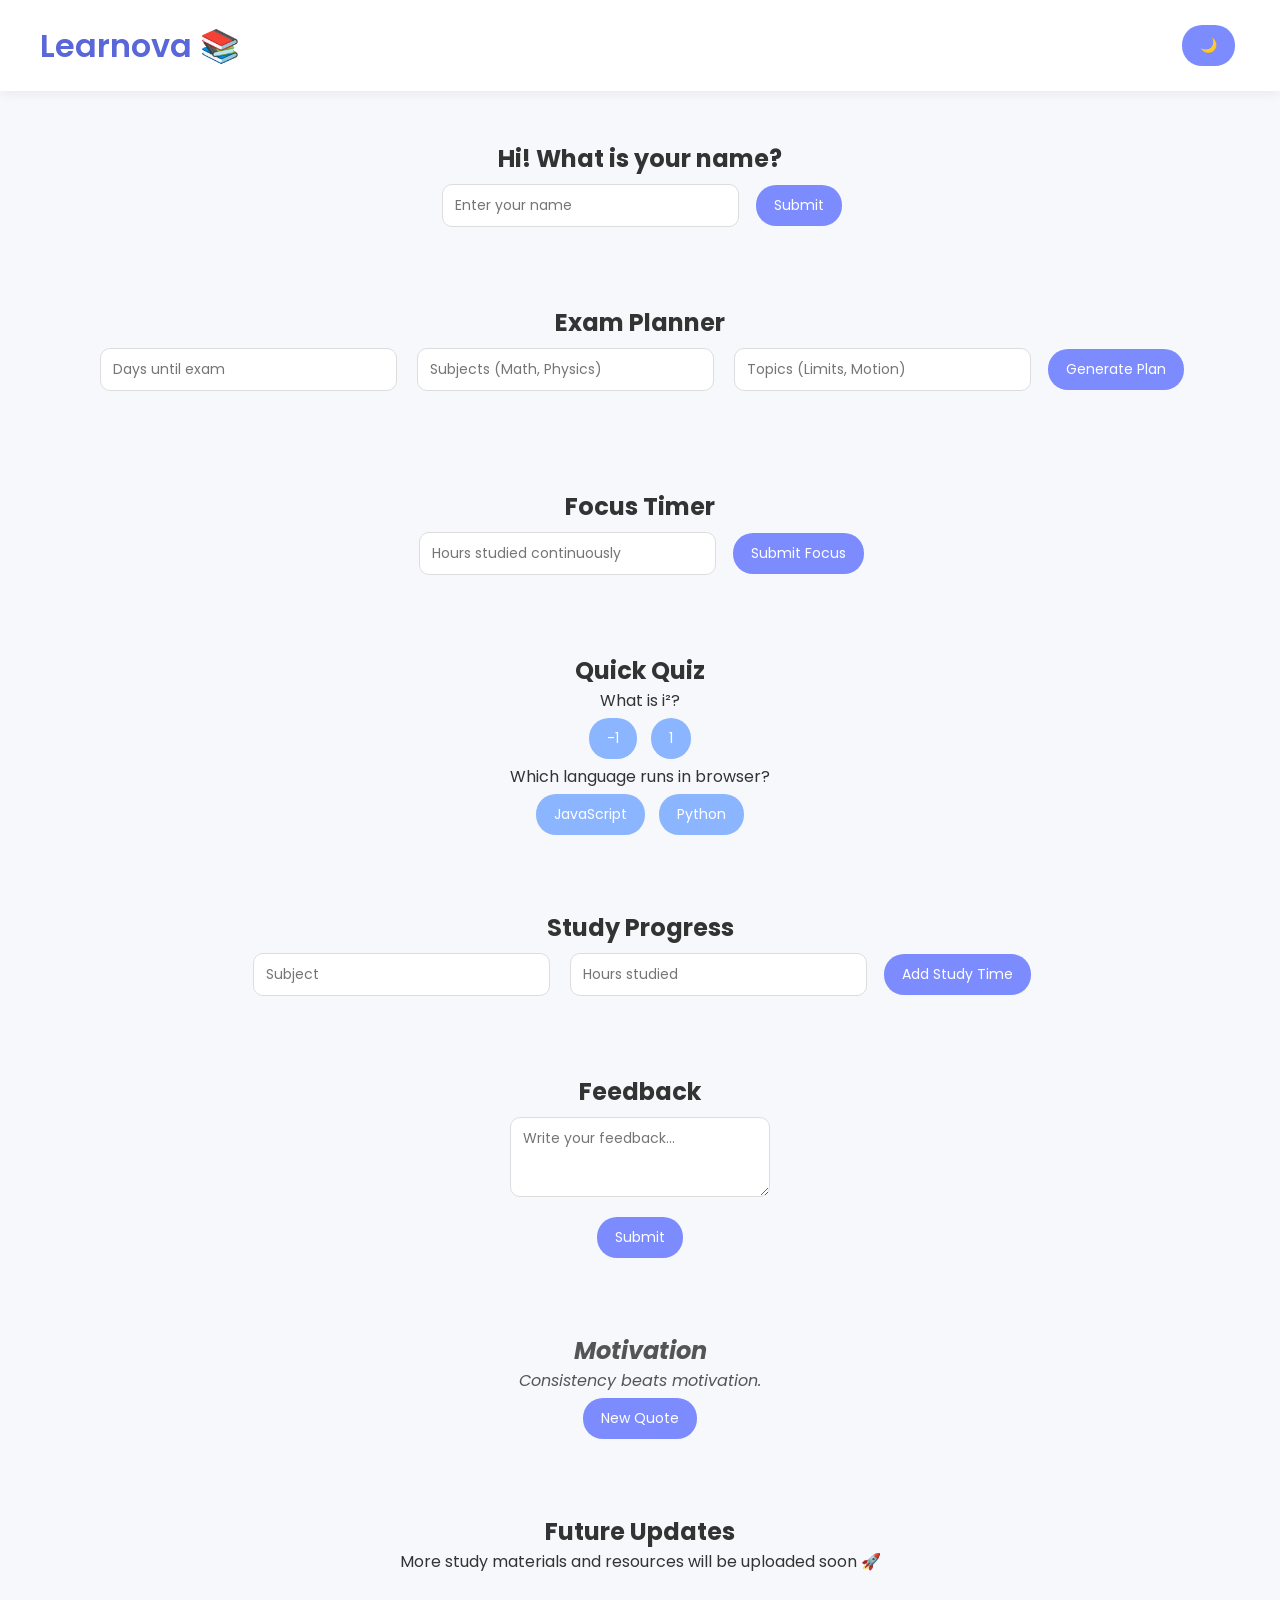
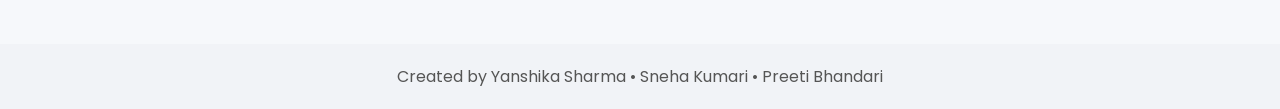
==== index.html @ d9ddeb50 "learnova This is learnova, the smart AI study planner app." ====
<!DOCTYPE html>
<html lang="en">
<head>
<meta charset="UTF-8">
<title>Learnova</title>
<link href="https://fonts.googleapis.com/css2?family=Poppins:wght@300;400;600&display=swap" rel="stylesheet">
<style>
*{margin:0;padding:0;box-sizing:border-box;font-family:'Poppins',sans-serif;}
body{background:#f6f8fb;color:#333;text-align:center;transition:0.5s;}
body.dark{background:#121212;color:#eee;}
header{display:flex;justify-content:space-between;align-items:center;padding:20px 40px;background:white;box-shadow:0 4px 10px rgba(0,0,0,0.05);}
body.dark header{background:#1e1e1e;}
header h1{color:#5a67d8;font-weight:600;}
section{margin-top:30px;padding:20px;}
input,textarea{padding:10px 12px;border-radius:10px;border:1px solid #ddd;margin:8px;font-size:14px;outline:none;}
input:focus{border-color:#7c8cff;}
button{padding:10px 18px;border:none;border-radius:20px;background:#7c8cff;color:white;font-size:14px;cursor:pointer;transition:all 0.3s ease;margin:5px;}
button:hover{background:#5a6de0;transform:translateY(-2px);box-shadow:0 6px 12px rgba(0,0,0,0.1);}
#calendar{display:grid;grid-template-columns:repeat(7,1fr);gap:15px;margin-top:20px;}
.card{background:white;padding:15px;border-radius:15px;box-shadow:0 6px 15px rgba(0,0,0,0.07);transition:0.3s;cursor:grab;min-height:100px;}
body.dark .card{background:#2c2c2c;color:white;}
.card:hover{transform:translateY(-5px);}
.quiz button{background:#8bb6ff;}
.quiz button:hover{background:#6a9df5;}
.bar{background:#eee;height:10px;width:220px;border-radius:10px;margin:10px auto;}
.fill{background:#7c8cff;height:10px;border-radius:10px;}
.feedback textarea{width:260px;height:80px;}
.feedbackItem{background:white;padding:10px;margin:10px auto;width:300px;border-radius:10px;box-shadow:0 4px 10px rgba(0,0,0,0.05);}
body.dark .feedbackItem{background:#2c2c2c;color:white;}
.quote{font-style:italic;color:#555;}
footer{margin-top:50px;padding:20px;background:#f1f3f7;color:#555;}
body.dark footer{background:#1e1e1e;color:#ccc;}
</style>
</head>
<body>

<header>
<h1>Learnova 📚</h1>
<button id="darkBtn">🌙</button>
</header>

<section class="greeting">
<h2>Hi! What is your name?</h2>
<input type="text" id="userName" placeholder="Enter your name">
<button onclick="submitName()">Submit</button>
<p id="welcomeMsg"></p>
</section>

<section class="planner">
<h2>Exam Planner</h2>
<input type="number" id="days" placeholder="Days until exam">
<input type="text" id="subjects" placeholder="Subjects (Math, Physics)">
<input type="text" id="topics" placeholder="Topics (Limits, Motion)">
<button onclick="generatePlan()">Generate Plan</button>
<div id="calendar"></div>
</section>

<section class="focus">
<h2>Focus Timer</h2>
<input type="number" id="focusHours" placeholder="Hours studied continuously">
<button onclick="focusSession()">Submit Focus</button>
<p id="focusSuggestion"></p>
</section>

<section class="quiz">
<h2>Quick Quiz</h2>
<p>What is i²?</p>
<button onclick="answerQuiz('-1')">-1</button>
<button onclick="answerQuiz('1')">1</button>
<p id="quizResult"></p>

<p>Which language runs in browser?</p>
<button onclick="answerQuiz2('JavaScript')">JavaScript</button>
<button onclick="answerQuiz2('Python')">Python</button>
<p id="quizResult2"></p>
</section>

<section class="progress">
<h2>Study Progress</h2>
<input type="text" id="subjectName" placeholder="Subject">
<input type="number" id="hours" placeholder="Hours studied">
<button onclick="addProgress()">Add Study Time</button>
<div id="progressOutput"></div>
</section>

<section class="feedback">
<h2>Feedback</h2>
<textarea id="feedbackBox" placeholder="Write your feedback..."></textarea><br>
<button onclick="sendFeedback()">Submit</button>
<div id="feedbackList"></div>
</section>

<section class="quote">
<h2>Motivation</h2>
<p id="quoteText"></p>
<button onclick="newQuote()">New Quote</button>
</section>

<section class="future">
<h2>Future Updates</h2>
<p>More study materials and resources will be uploaded soon 🚀</p>
</section>

<footer>
<p>Created by Yanshika Sharma • Sneha Kumari • Preeti Bhandari</p>
</footer>

<script>
// Dark Mode
const darkBtn=document.getElementById("darkBtn");
darkBtn.addEventListener("click",()=>{
document.body.classList.toggle("dark");
darkBtn.textContent=document.body.classList.contains("dark")?"🌞":"🌙";
});

// Greeting
function submitName(){
let name=document.getElementById("userName").value;
if(name) document.getElementById("welcomeMsg").textContent=`Hi ${name}! Welcome to Learnova 📚`;
else alert("Please enter your name!");
}

// Planner with drag & drop
let dragged=null;
function generatePlan(){
let days=parseInt(document.getElementById("days").value);
let subjects=document.getElementById("subjects").value.split(",");
let topics=document.getElementById("topics").value.split(",");
if(!days || subjects.length===0 || topics.length===0){alert("Fill all fields"); return;}

let calendar=document.getElementById("calendar");
calendar.innerHTML="";

for(let i=0;i<days;i++){
let date=new Date(); date.setDate(date.getDate()+i);
let subj=subjects[i%subjects.length].trim();
let topc=topics[i%topics.length].trim();
let hours=prompt(`How many hours for ${topc} (${subj}) on ${date.toDateString()}?`,Math.floor(Math.random()*3)+1);

let card=document.createElement("div");
card.className="card";
card.draggable=true;
card.innerHTML=`<h3>${date.toDateString()}</h3>
<p><b>Subject:</b> ${subj}</p>
<p><b>Topic:</b> ${topc}</p>
<p><b>Study:</b> ${hours} hrs</p>`;
calendar.appendChild(card);

// Drag events
card.addEventListener("dragstart",()=>{dragged=card;});
card.addEventListener("dragover",e=>e.preventDefault());
card.addEventListener("drop",()=>{calendar.insertBefore(dragged,card);});
}
}

// Focus timer
function focusSession(){
let hrs=document.getElementById("focusHours").value;
if(!hrs){alert("Enter hours"); return;}
let sug="";
if(hrs<=1) sug="Good job! Take a 5-10 min break 🧘‍♀️";
else if(hrs<=2) sug="Great focus! Take a 15 min break 🌿";
else sug="Long focus session! Take a 30 min break and hydrate 💧";
document.getElementById("focusSuggestion").textContent=sug;
}

// Quiz
function answerQuiz(ans){document.getElementById("quizResult").textContent=ans=="-1"?"Correct ✅":"Wrong ❌";}
function answerQuiz2(ans){document.getElementById("quizResult2").textContent=ans=="JavaScript"?"Correct ✅":"Wrong ❌";}

// Progress
let progress={};
function addProgress(){
let subject=document.getElementById("subjectName").value;
let hours=document.getElementById("hours").value;
if(!subject||!hours){alert("Fill subject & hours");return;}
if(progress[subject]) progress[subject]+=Number(hours);
else progress[subject]=Number(hours);
let output="";
for(let s in progress){
output+=`<p>${s}</p><div class="bar"><div class="fill" style="width:${progress[s]*10}px"></div></div>`;
}
document.getElementById("progressOutput").innerHTML=output;
}

// Feedback
function sendFeedback(){
let comment=document.getElementById("feedbackBox").value;
if(!comment){alert("Write something");return;}
let list=document.getElementById("feedbackList");
let item=document.createElement("p");
item.className="feedbackItem";
item.textContent=comment;
list.appendChild(item);
document.getElementById("feedbackBox").value="";
}

// Motivation
const quotes=["Push yourself because no one else will.","Small progress is still progress.","Consistency beats motivation.","Your future self will thank you.","Dream big. Study smart."];
function newQuote(){let r=Math.floor(Math.random()*quotes.length); document.getElementById("quoteText").innerText=quotes[r];}
newQuote();
</script>

</body>
</html>
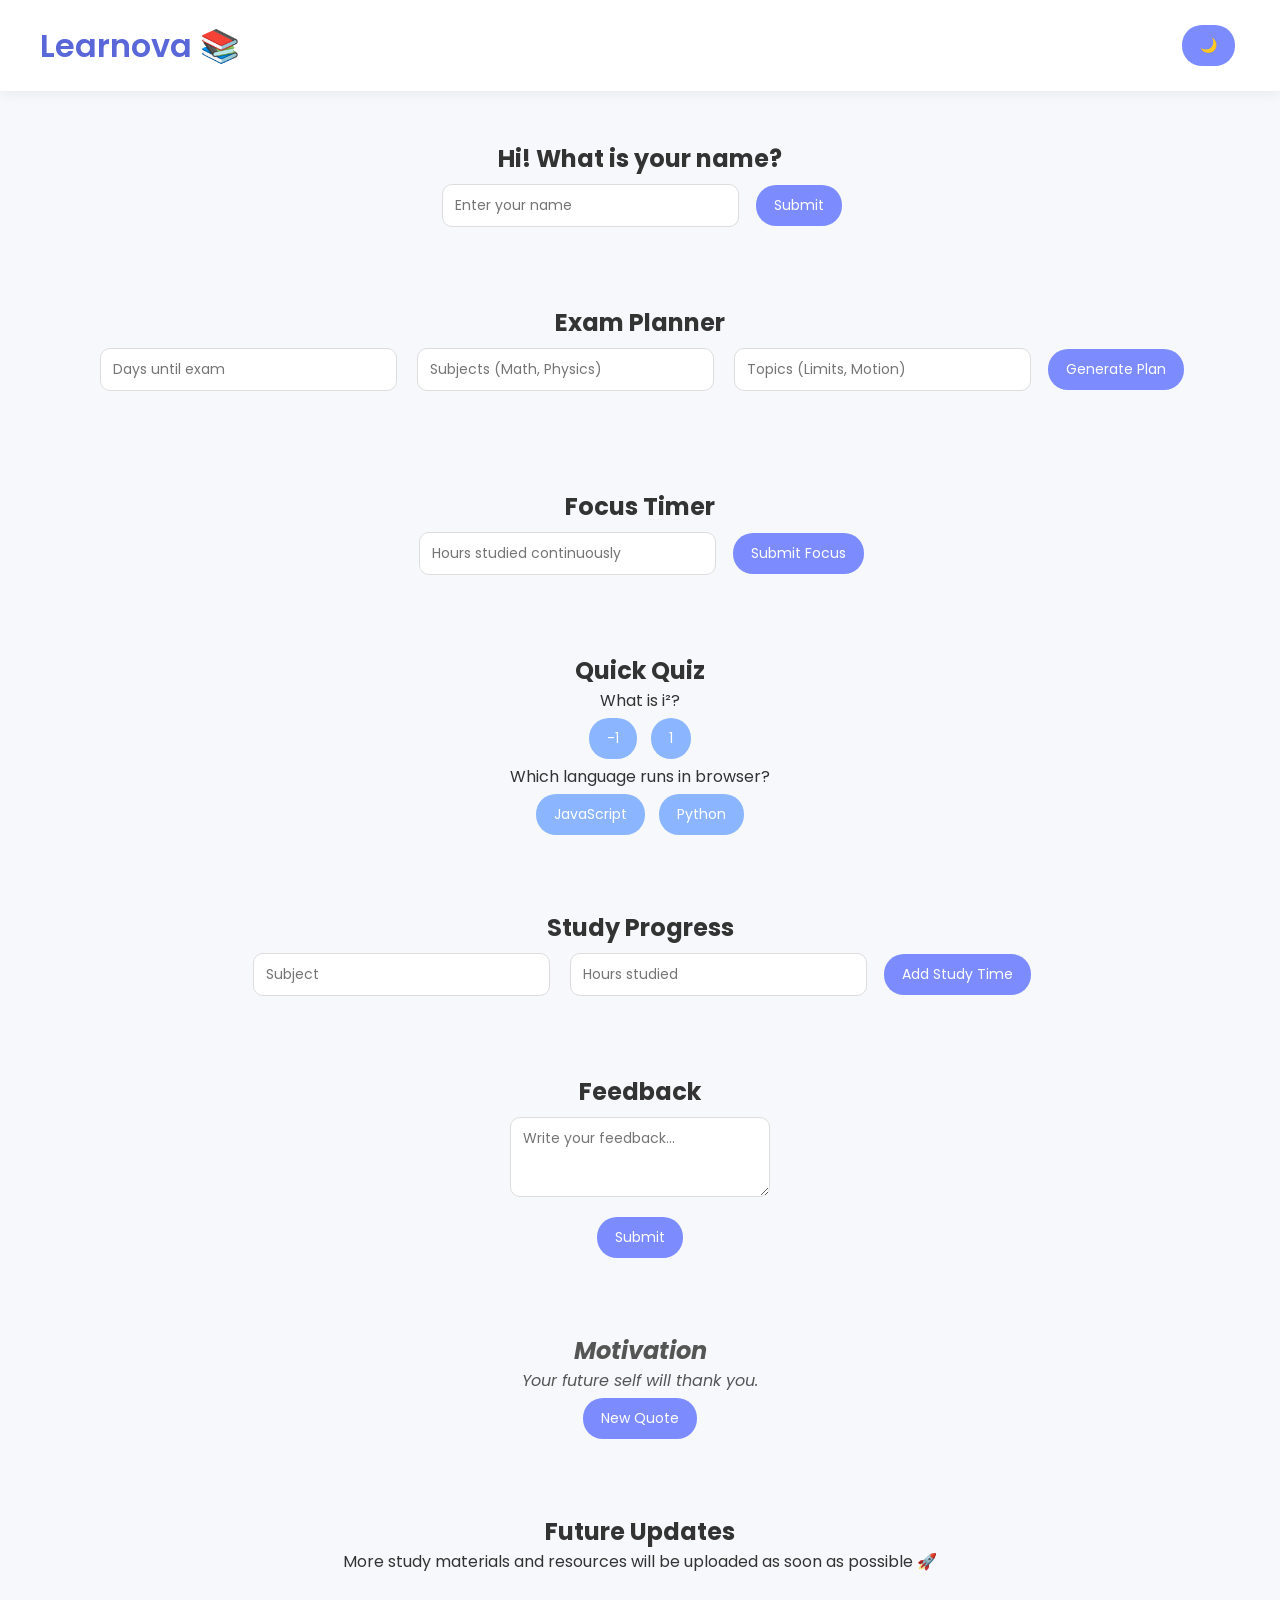
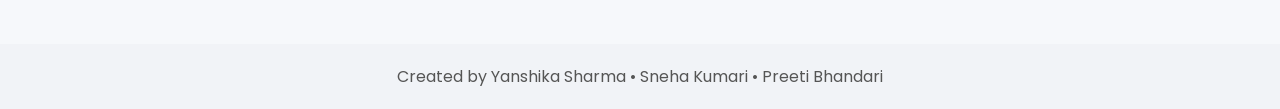
==== commit b6676b72: "Update index.html" ====
--- a/index.html
+++ b/index.html
@@ -98,7 +98,7 @@
 
 <section class="future">
 <h2>Future Updates</h2>
-<p>More study materials and resources will be uploaded soon 🚀</p>
+<p>More study materials and resources will be uploaded as soon as possible 🚀</p>
 </section>
 
 <footer>
@@ -202,4 +202,4 @@
 </script>
 
 </body>
-</html>+</html>
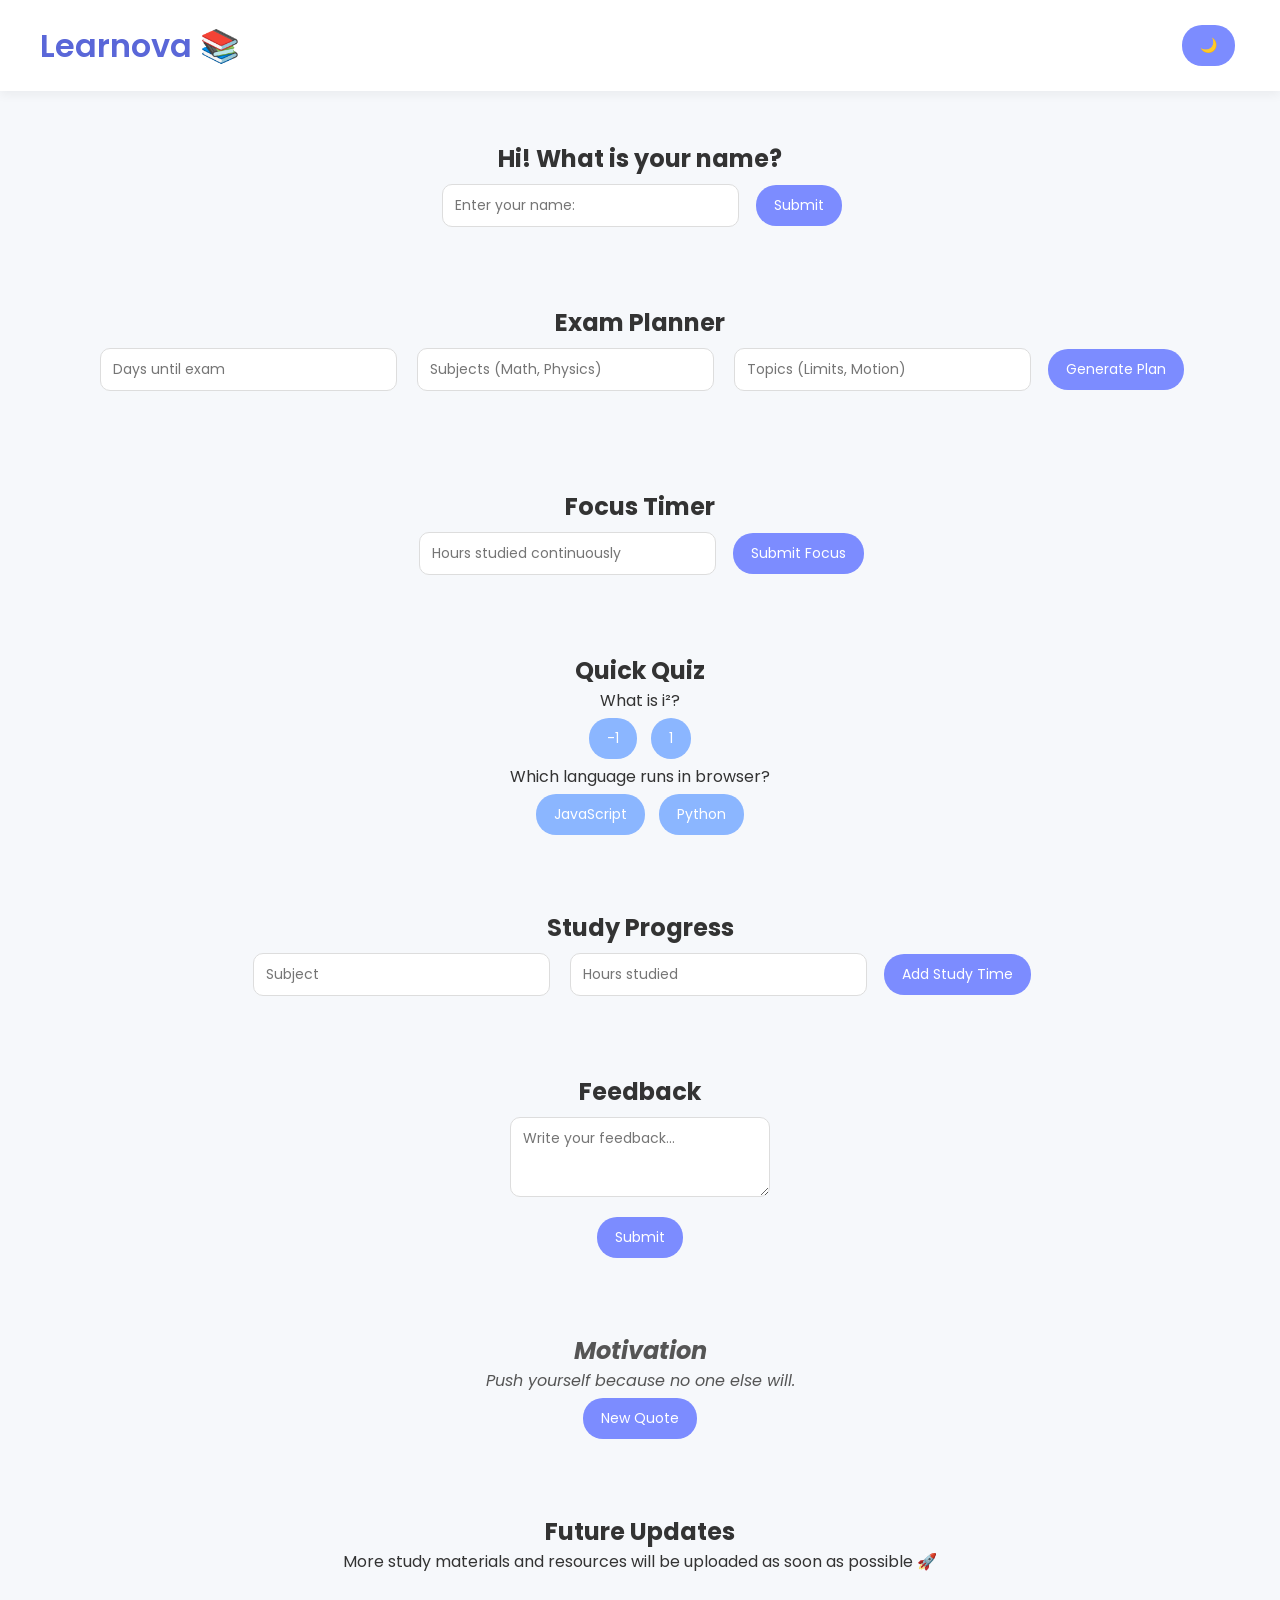
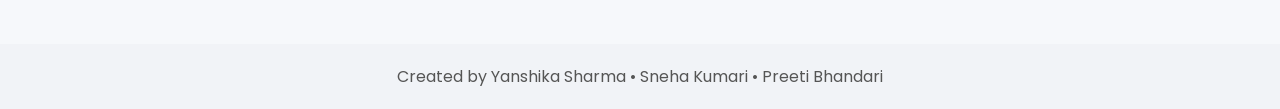
==== commit a41c5474: "Update index.html" ====
--- a/index.html
+++ b/index.html
@@ -41,7 +41,7 @@
 
 <section class="greeting">
 <h2>Hi! What is your name?</h2>
-<input type="text" id="userName" placeholder="Enter your name">
+<input type="text" id="userName" placeholder="Enter your name:">
 <button onclick="submitName()">Submit</button>
 <p id="welcomeMsg"></p>
 </section>
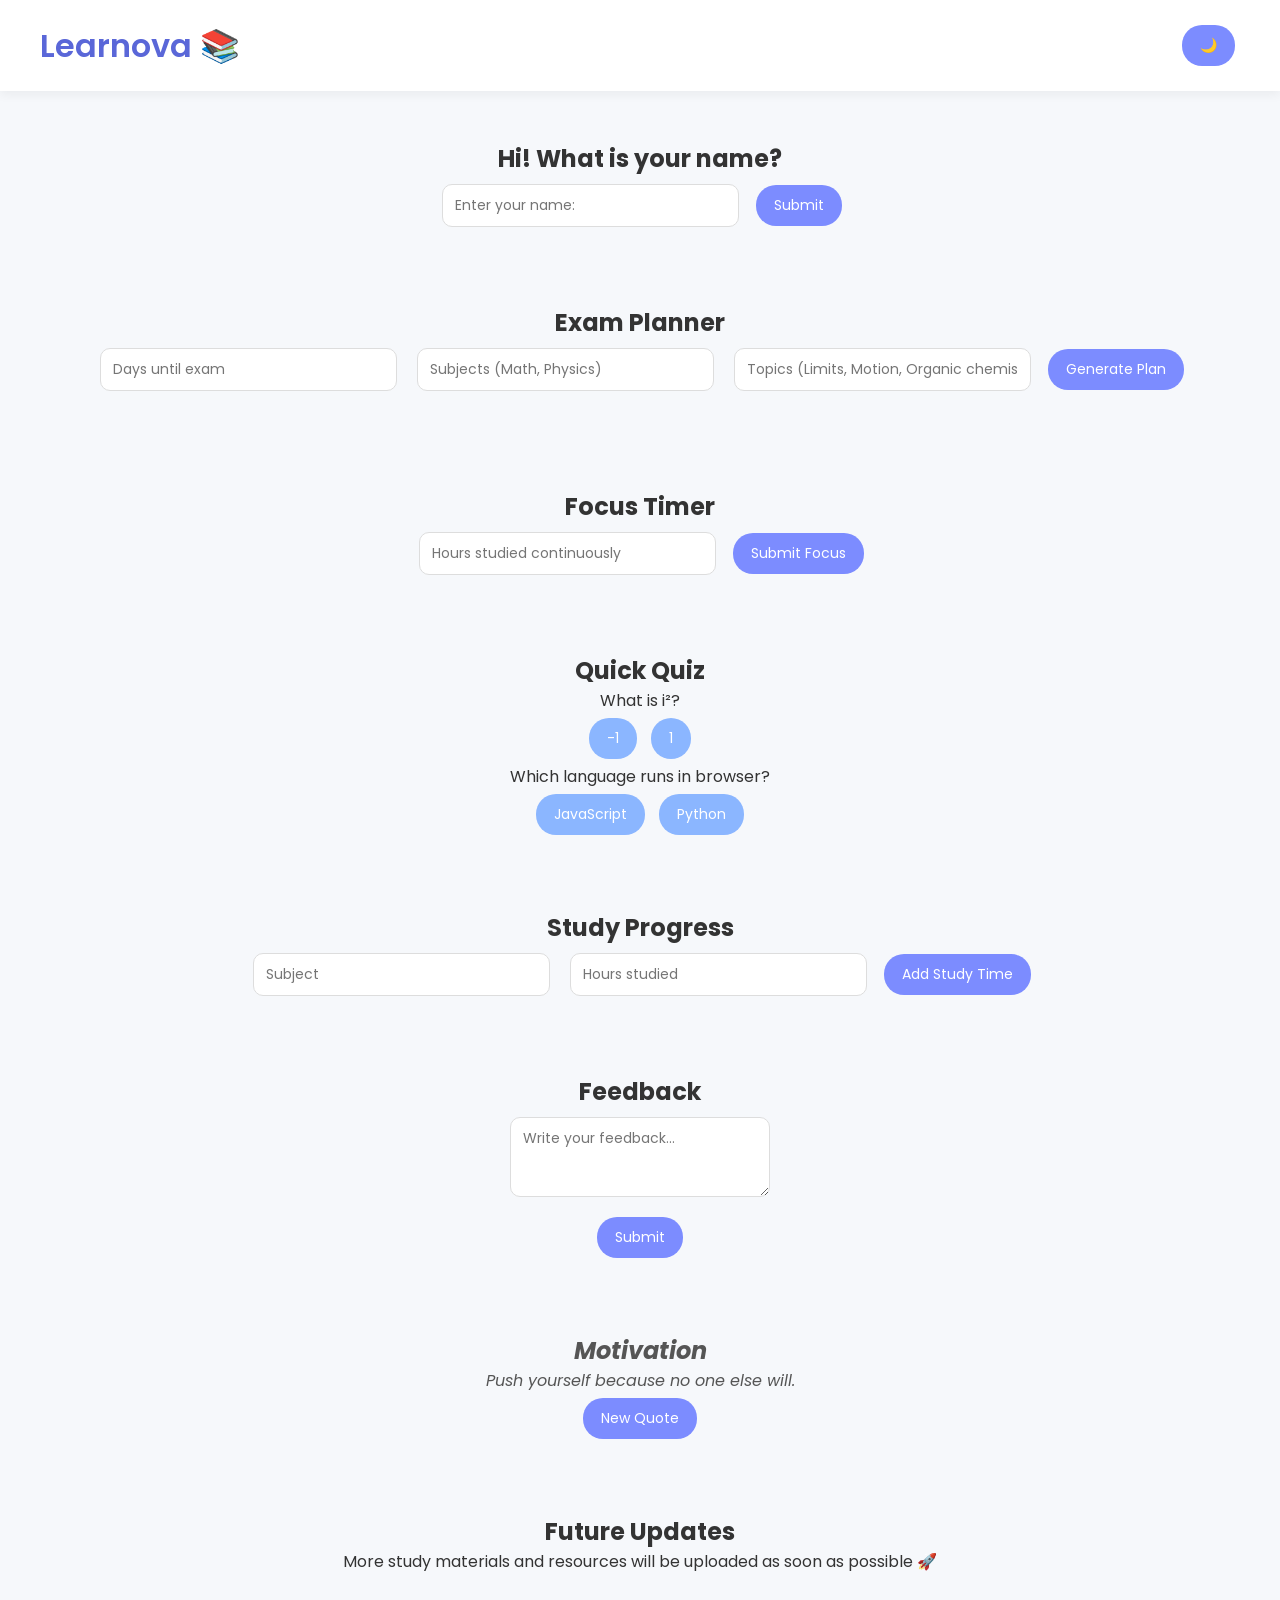
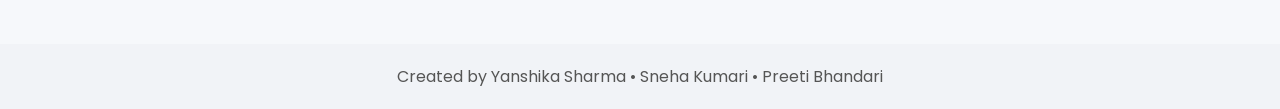
==== commit d94d9585: "Update index.html" ====
--- a/index.html
+++ b/index.html
@@ -50,7 +50,7 @@
 <h2>Exam Planner</h2>
 <input type="number" id="days" placeholder="Days until exam">
 <input type="text" id="subjects" placeholder="Subjects (Math, Physics)">
-<input type="text" id="topics" placeholder="Topics (Limits, Motion)">
+<input type="text" id="topics" placeholder="Topics (Limits, Motion, Organic chemistry, Plants and Animals)">
 <button onclick="generatePlan()">Generate Plan</button>
 <div id="calendar"></div>
 </section>
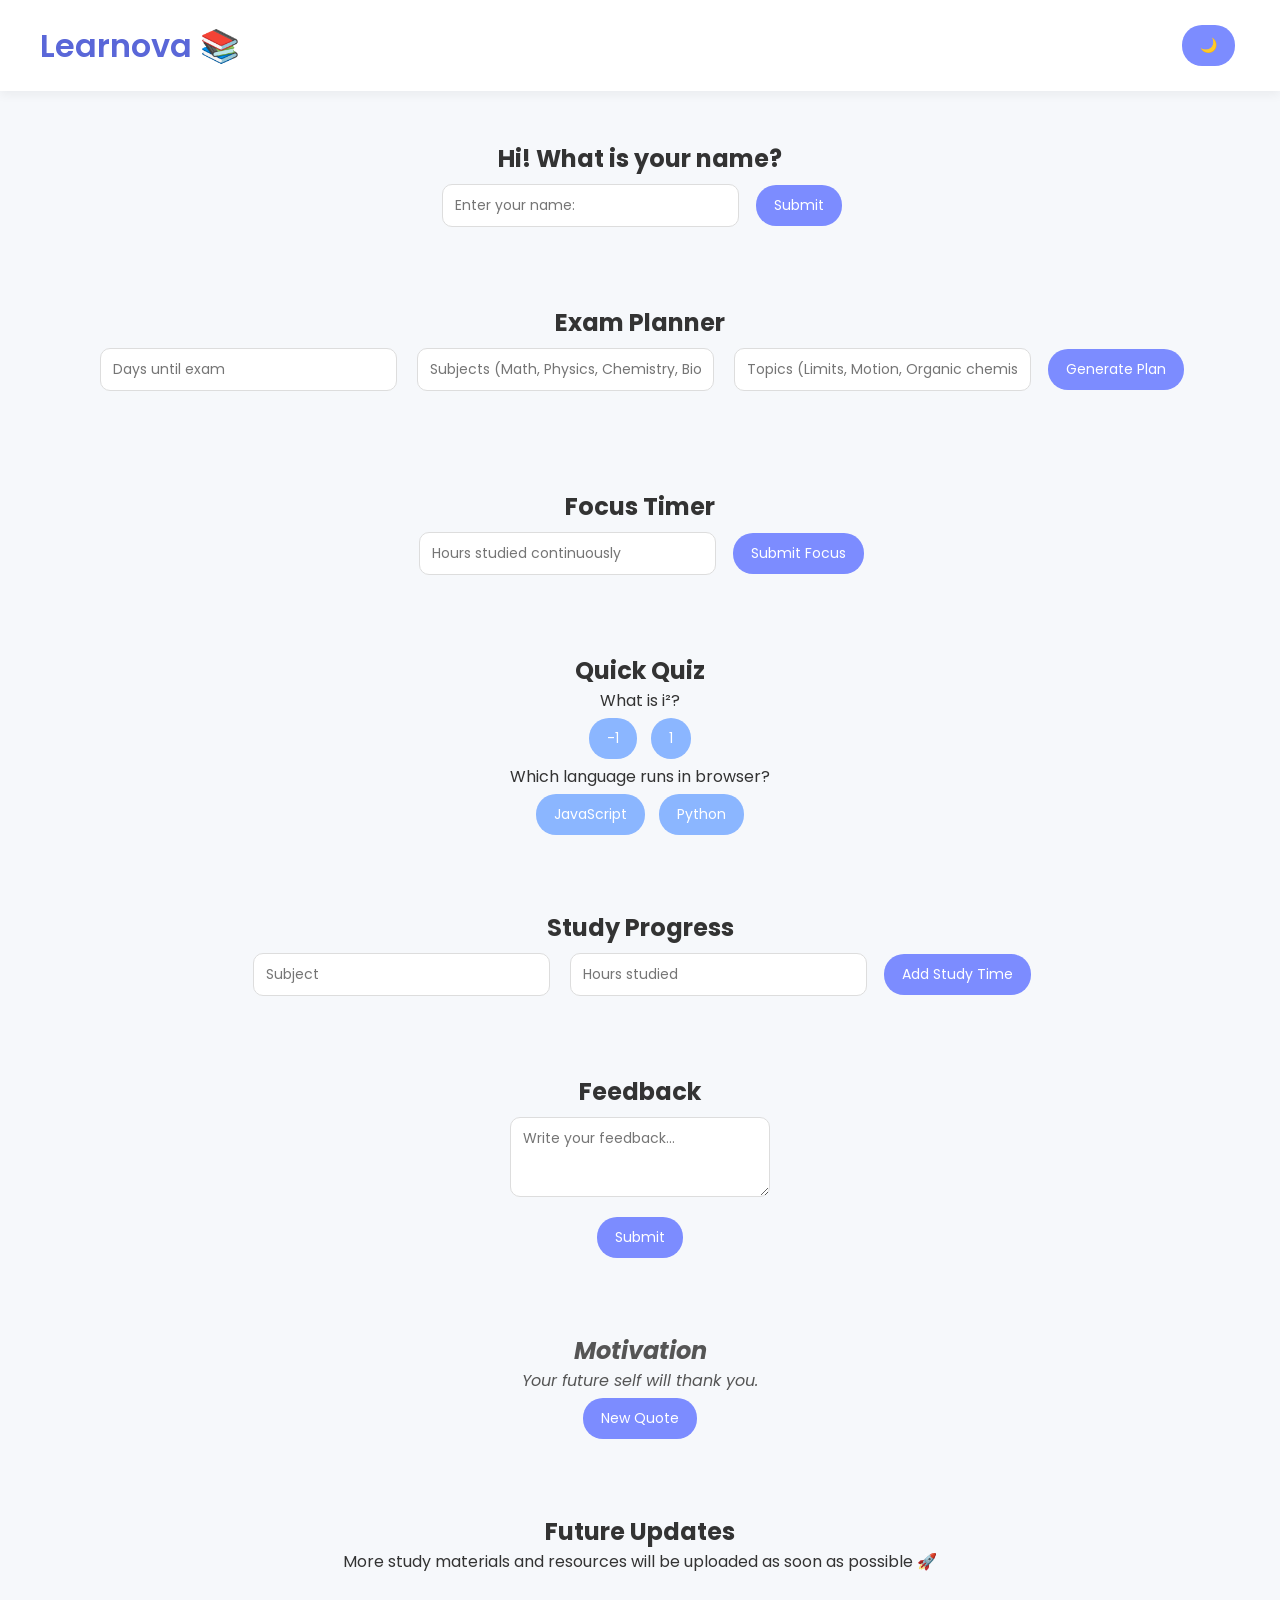
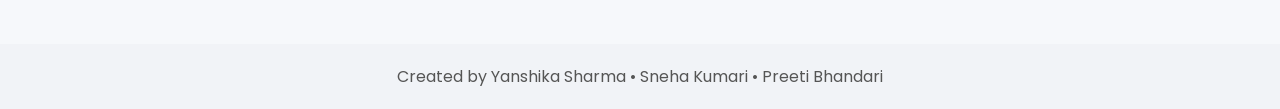
==== commit ab314563: "Update index.html" ====
--- a/index.html
+++ b/index.html
@@ -49,7 +49,7 @@
 <section class="planner">
 <h2>Exam Planner</h2>
 <input type="number" id="days" placeholder="Days until exam">
-<input type="text" id="subjects" placeholder="Subjects (Math, Physics)">
+<input type="text" id="subjects" placeholder="Subjects (Math, Physics, Chemistry, Biology)">
 <input type="text" id="topics" placeholder="Topics (Limits, Motion, Organic chemistry, Plants and Animals)">
 <button onclick="generatePlan()">Generate Plan</button>
 <div id="calendar"></div>
